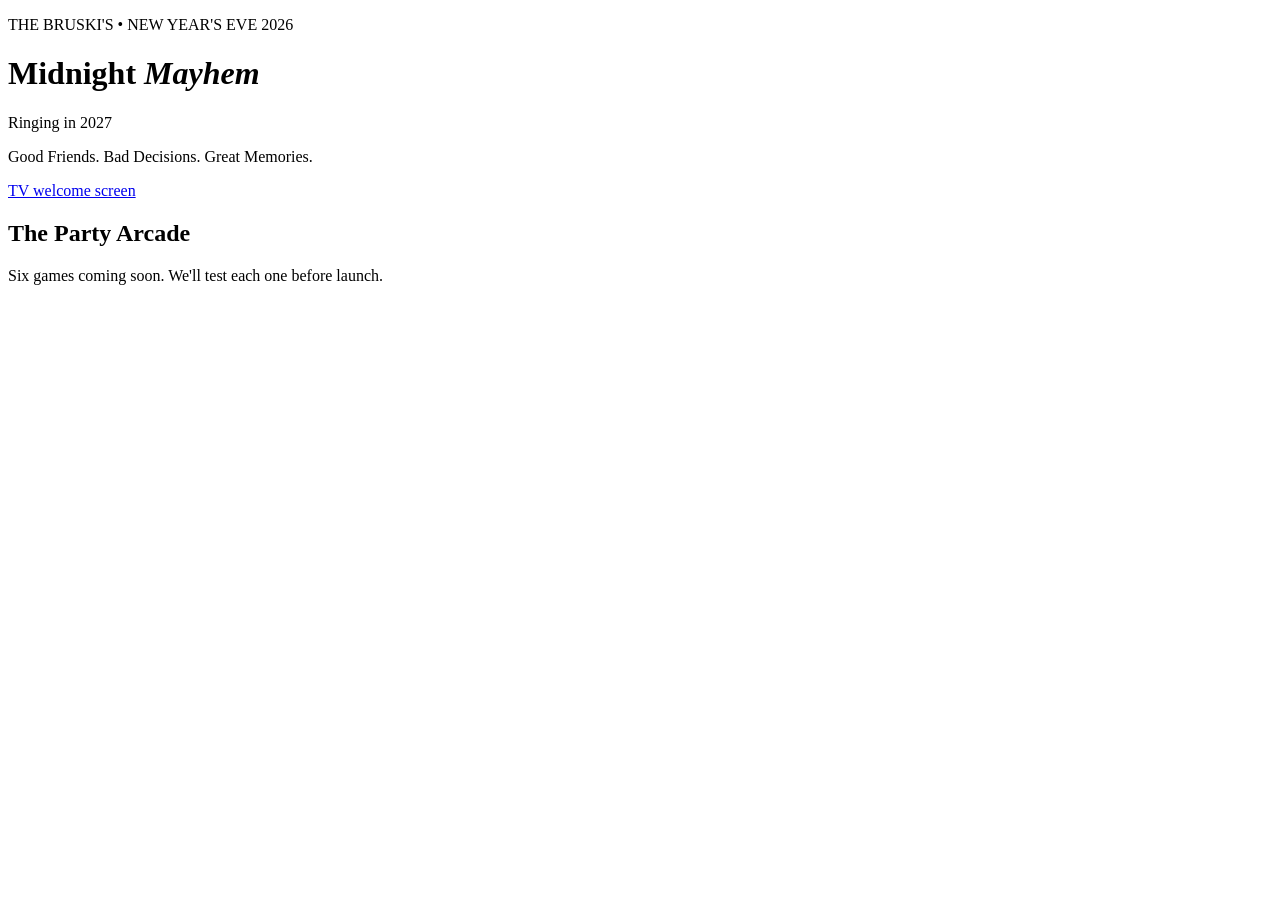
==== index.html @ 14369199 "Start Bruski's Midnight Mayhem website" ====
<!doctype html><html lang="en"><meta charset="utf-8"><meta name="viewport" content="width=device-width,initial-scale=1"><title>The Bruski's Midnight Mayhem</title><link rel="stylesheet" href="style.css"><header><p>THE BRUSKI'S • NEW YEAR'S EVE 2026</p><h1>Midnight <em>Mayhem</em></h1><p>Ringing in 2027</p><p>Good Friends. Bad Decisions. Great Memories.</p><a href="tv.html">TV welcome screen</a></header><main><h2>The Party Arcade</h2><p>Six games coming soon. We'll test each one before launch.</p><div id="games"></div></main><script src="site.js"></script></html>
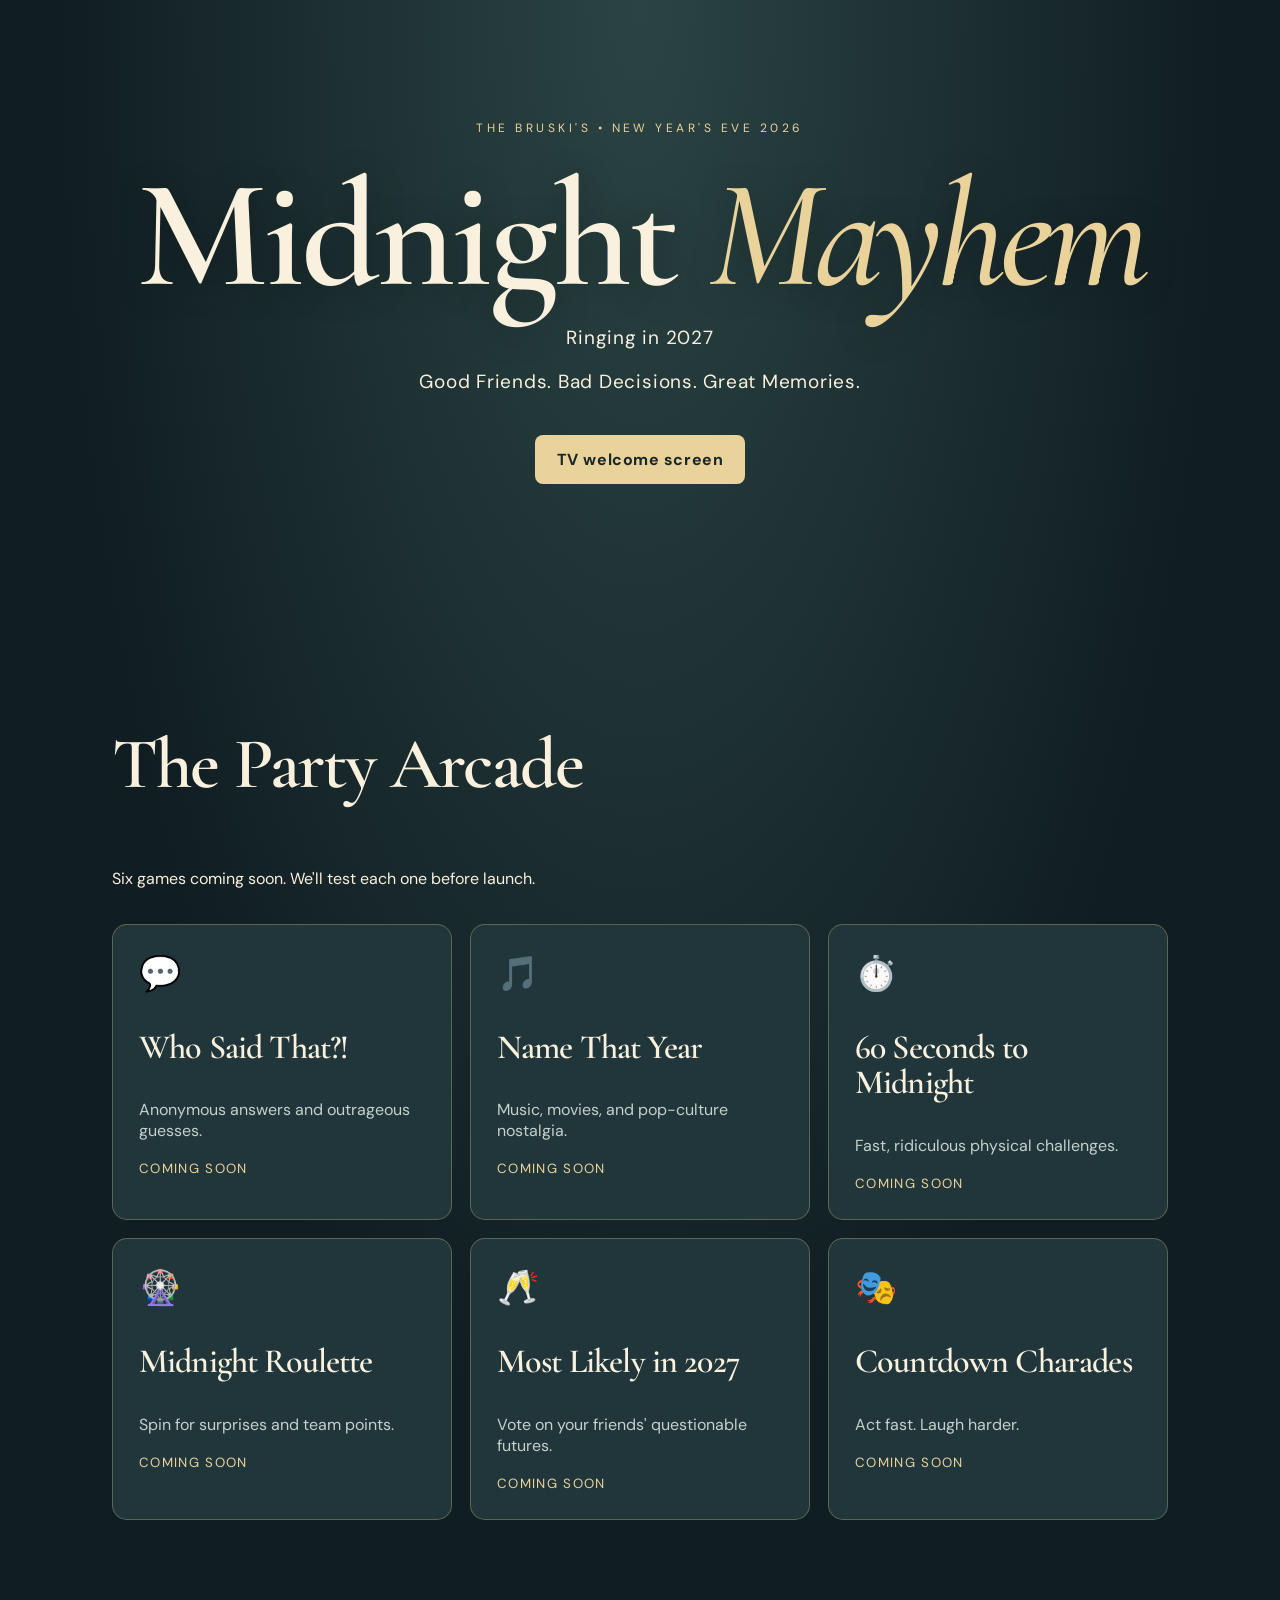
==== commit 307ae8b4: "Force browsers to load refreshed Midnight Mayhem typography" ====
--- a/index.html
+++ b/index.html
@@ -1 +1 @@
-<!doctype html><html lang="en"><meta charset="utf-8"><meta name="viewport" content="width=device-width,initial-scale=1"><title>The Bruski's Midnight Mayhem</title><link rel="stylesheet" href="style.css"><header><p>THE BRUSKI'S • NEW YEAR'S EVE 2026</p><h1>Midnight <em>Mayhem</em></h1><p>Ringing in 2027</p><p>Good Friends. Bad Decisions. Great Memories.</p><a href="tv.html">TV welcome screen</a></header><main><h2>The Party Arcade</h2><p>Six games coming soon. We'll test each one before launch.</p><div id="games"></div></main><script src="site.js"></script></html>+<!doctype html><html lang="en"><meta charset="utf-8"><meta name="viewport" content="width=device-width,initial-scale=1"><title>The Bruski's Midnight Mayhem</title><link rel="stylesheet" href="style.css?v=20261101-2"><header><p>THE BRUSKI'S • NEW YEAR'S EVE 2026</p><h1>Midnight <em>Mayhem</em></h1><p>Ringing in 2027</p><p>Good Friends. Bad Decisions. Great Memories.</p><a href="tv.html">TV welcome screen</a></header><main><h2>The Party Arcade</h2><p>Six games coming soon. We'll test each one before launch.</p><div id="games"></div></main><script src="site.js"></script></html>
--- a/style.css
+++ b/style.css
@@ -0,0 +1,10 @@
+@import url('https://fonts.googleapis.com/css2?family=Cormorant+Garamond:ital,wght@0,500;0,600;0,700;1,500;1,600;1,700&family=DM+Sans:wght@400;500;600;700&display=swap');:root{color-scheme:dark}*{box-sizing:border-box}body{margin:0;background:radial-gradient(ellipse at top,#2b4443,#101d22 65%);color:#f9f0de;font-family:'DM Sans',sans-serif}header{text-align:center;min-height:70vh;padding:12vh 20px 8vh}header p:first-child,.eyebrow{letter-spacing:.2em;font-size:13px;color:#ead29b}h1,h2,h3{font-family:'Playfair Display',Georgia,serif}h1{font-size:clamp(64px,10vw,130px);line-height:1.1;margin:30px 0 12px}h1 em{color:#ead29b}header p{font-size:19px}a{display:inline-block;color:#17262b;background:#ead29b;border-radius:8px;padding:14px 22px;font-weight:bold;text-decoration:none;margin-top:22px}main{max-width:1100px;margin:auto;padding:30px 22px 90px}h2{font-size:44px}#games{display:grid;grid-template-columns:repeat(3,1fr);gap:18px;margin-top:35px}.game{background:#20363a;border:1px solid #d9c48a55;border-radius:15px;padding:26px;min-height:230px}.game .emoji{font-size:34px}.game h3{font-size:27px}.game p{color:#c6d0cc}.game small{color:#ead29b;letter-spacing:.1em}.tv{display:flex;flex-direction:column;justify-content:center;align-items:center;min-height:100vh;text-align:center;padding:20px}.tv h1{margin:10px 0}.clock{display:flex;gap:14px;margin-top:35px}.clock div{border:1px solid #cdb67d66;border-radius:10px;padding:14px 20px}.clock strong{display:block;font-size:clamp(30px,5vw,64px);color:#ead29b}.clock span{font-size:11px;color:#bbc9c7;letter-spacing:.1em}@media(max-width:800px){#games{grid-template-columns:repeat(2,1fr)}}@media(max-width:550px){#games{grid-template-columns:1fr}.clock{gap:5px}.clock div{padding:8px}.clock strong{font-size:28px}}
+/* Midnight Mayhem — elegant champagne typography */
+h1,h2,h3{font-family:'Cormorant Garamond',Georgia,serif;letter-spacing:-.025em}
+h1{font-weight:600;font-size:clamp(78px,12vw,160px);line-height:.91;text-shadow:0 5px 35px #0004}
+h1 em{font-weight:500;letter-spacing:-.045em}
+h2{font-weight:600;font-size:clamp(44px,6vw,72px)}
+.game h3{font-weight:600;font-size:34px;line-height:1.05}
+header>p:first-child,.eyebrow{letter-spacing:.29em;font-size:12px}
+header>p:not(:first-child){letter-spacing:.04em}
+a{letter-spacing:.035em}
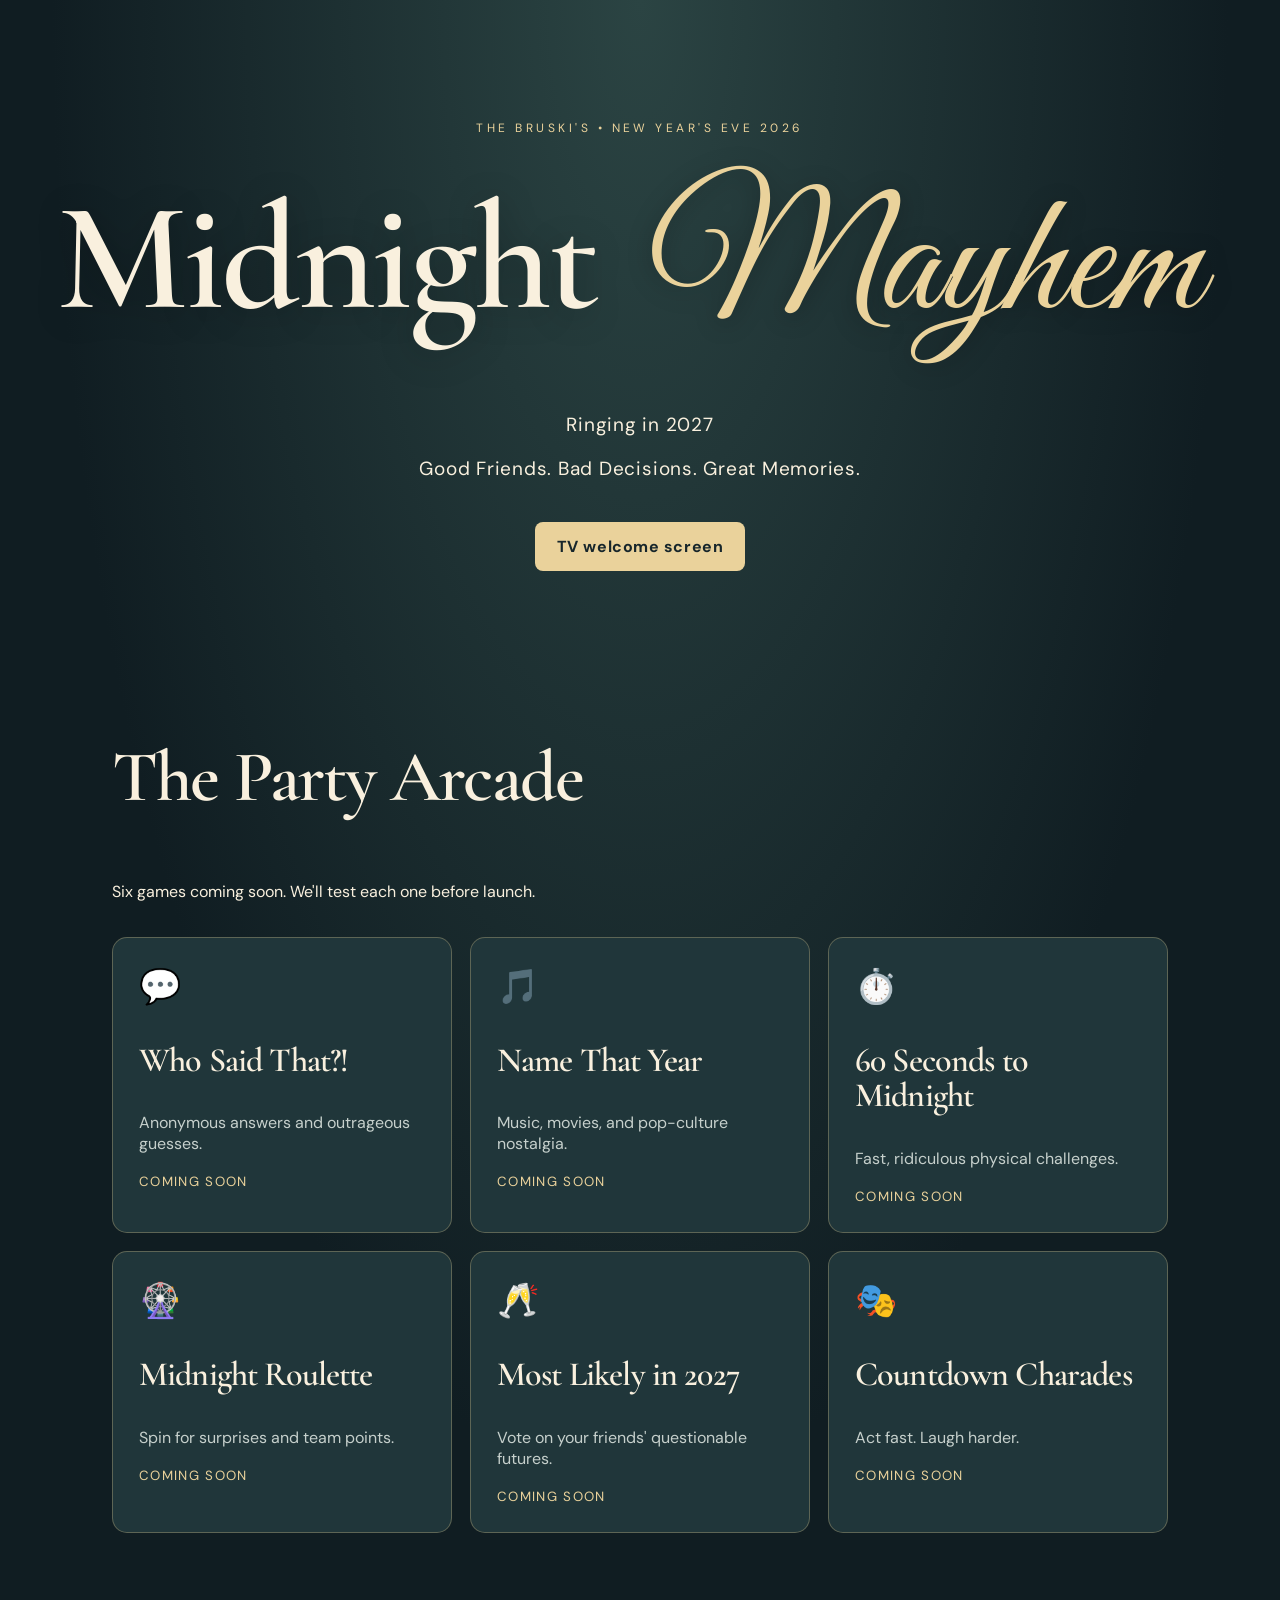
==== commit 6da61543: "Refresh flowing calligraphy on index.html" ====
--- a/index.html
+++ b/index.html
@@ -1 +1 @@
-<!doctype html><html lang="en"><meta charset="utf-8"><meta name="viewport" content="width=device-width,initial-scale=1"><title>The Bruski's Midnight Mayhem</title><link rel="stylesheet" href="style.css?v=20261101-2"><header><p>THE BRUSKI'S • NEW YEAR'S EVE 2026</p><h1>Midnight <em>Mayhem</em></h1><p>Ringing in 2027</p><p>Good Friends. Bad Decisions. Great Memories.</p><a href="tv.html">TV welcome screen</a></header><main><h2>The Party Arcade</h2><p>Six games coming soon. We'll test each one before launch.</p><div id="games"></div></main><script src="site.js"></script></html>+<!doctype html><html lang="en"><meta charset="utf-8"><meta name="viewport" content="width=device-width,initial-scale=1"><title>The Bruski's Midnight Mayhem</title><link rel="stylesheet" href="style.css?v=20261101-script"><header><p>THE BRUSKI'S • NEW YEAR'S EVE 2026</p><h1>Midnight <em>Mayhem</em></h1><p>Ringing in 2027</p><p>Good Friends. Bad Decisions. Great Memories.</p><a href="tv.html">TV welcome screen</a></header><main><h2>The Party Arcade</h2><p>Six games coming soon. We'll test each one before launch.</p><div id="games"></div></main><script src="site.js"></script></html>
--- a/style.css
+++ b/style.css
@@ -1,4 +1,4 @@
-@import url('https://fonts.googleapis.com/css2?family=Cormorant+Garamond:ital,wght@0,500;0,600;0,700;1,500;1,600;1,700&family=DM+Sans:wght@400;500;600;700&display=swap');:root{color-scheme:dark}*{box-sizing:border-box}body{margin:0;background:radial-gradient(ellipse at top,#2b4443,#101d22 65%);color:#f9f0de;font-family:'DM Sans',sans-serif}header{text-align:center;min-height:70vh;padding:12vh 20px 8vh}header p:first-child,.eyebrow{letter-spacing:.2em;font-size:13px;color:#ead29b}h1,h2,h3{font-family:'Playfair Display',Georgia,serif}h1{font-size:clamp(64px,10vw,130px);line-height:1.1;margin:30px 0 12px}h1 em{color:#ead29b}header p{font-size:19px}a{display:inline-block;color:#17262b;background:#ead29b;border-radius:8px;padding:14px 22px;font-weight:bold;text-decoration:none;margin-top:22px}main{max-width:1100px;margin:auto;padding:30px 22px 90px}h2{font-size:44px}#games{display:grid;grid-template-columns:repeat(3,1fr);gap:18px;margin-top:35px}.game{background:#20363a;border:1px solid #d9c48a55;border-radius:15px;padding:26px;min-height:230px}.game .emoji{font-size:34px}.game h3{font-size:27px}.game p{color:#c6d0cc}.game small{color:#ead29b;letter-spacing:.1em}.tv{display:flex;flex-direction:column;justify-content:center;align-items:center;min-height:100vh;text-align:center;padding:20px}.tv h1{margin:10px 0}.clock{display:flex;gap:14px;margin-top:35px}.clock div{border:1px solid #cdb67d66;border-radius:10px;padding:14px 20px}.clock strong{display:block;font-size:clamp(30px,5vw,64px);color:#ead29b}.clock span{font-size:11px;color:#bbc9c7;letter-spacing:.1em}@media(max-width:800px){#games{grid-template-columns:repeat(2,1fr)}}@media(max-width:550px){#games{grid-template-columns:1fr}.clock{gap:5px}.clock div{padding:8px}.clock strong{font-size:28px}}
+@import url('https://fonts.googleapis.com/css2?family=Great+Vibes&family=Cormorant+Garamond:ital,wght@0,500;0,600;0,700;1,500;1,600&family=DM+Sans:wght@400;500;600;700&display=swap');:root{color-scheme:dark}*{box-sizing:border-box}body{margin:0;background:radial-gradient(ellipse at top,#2b4443,#101d22 65%);color:#f9f0de;font-family:'DM Sans',sans-serif}header{text-align:center;min-height:70vh;padding:12vh 20px 8vh}header p:first-child,.eyebrow{letter-spacing:.2em;font-size:13px;color:#ead29b}h1,h2,h3{font-family:'Playfair Display',Georgia,serif}h1{font-size:clamp(64px,10vw,130px);line-height:1.1;margin:30px 0 12px}h1 em{color:#ead29b}header p{font-size:19px}a{display:inline-block;color:#17262b;background:#ead29b;border-radius:8px;padding:14px 22px;font-weight:bold;text-decoration:none;margin-top:22px}main{max-width:1100px;margin:auto;padding:30px 22px 90px}h2{font-size:44px}#games{display:grid;grid-template-columns:repeat(3,1fr);gap:18px;margin-top:35px}.game{background:#20363a;border:1px solid #d9c48a55;border-radius:15px;padding:26px;min-height:230px}.game .emoji{font-size:34px}.game h3{font-size:27px}.game p{color:#c6d0cc}.game small{color:#ead29b;letter-spacing:.1em}.tv{display:flex;flex-direction:column;justify-content:center;align-items:center;min-height:100vh;text-align:center;padding:20px}.tv h1{margin:10px 0}.clock{display:flex;gap:14px;margin-top:35px}.clock div{border:1px solid #cdb67d66;border-radius:10px;padding:14px 20px}.clock strong{display:block;font-size:clamp(30px,5vw,64px);color:#ead29b}.clock span{font-size:11px;color:#bbc9c7;letter-spacing:.1em}@media(max-width:800px){#games{grid-template-columns:repeat(2,1fr)}}@media(max-width:550px){#games{grid-template-columns:1fr}.clock{gap:5px}.clock div{padding:8px}.clock strong{font-size:28px}}
 /* Midnight Mayhem — elegant champagne typography */
 h1,h2,h3{font-family:'Cormorant Garamond',Georgia,serif;letter-spacing:-.025em}
 h1{font-weight:600;font-size:clamp(78px,12vw,160px);line-height:.91;text-shadow:0 5px 35px #0004}
@@ -8,3 +8,8 @@
 header>p:first-child,.eyebrow{letter-spacing:.29em;font-size:12px}
 header>p:not(:first-child){letter-spacing:.04em}
 a{letter-spacing:.035em}
+
+/* Flowing calligraphy for the signature party title */
+h1 em{font-family:'Great Vibes','Brush Script MT',cursive;font-style:normal;font-weight:400;letter-spacing:0;display:inline-block;color:#ead29b;font-size:1.12em;line-height:1.2;padding:0 .12em .12em;text-shadow:0 4px 25px #0004}
+header h1{line-height:1.06}
+@media(max-width:550px){h1 em{font-size:1.06em}header h1{font-size:clamp(66px,12vw,115px)}}
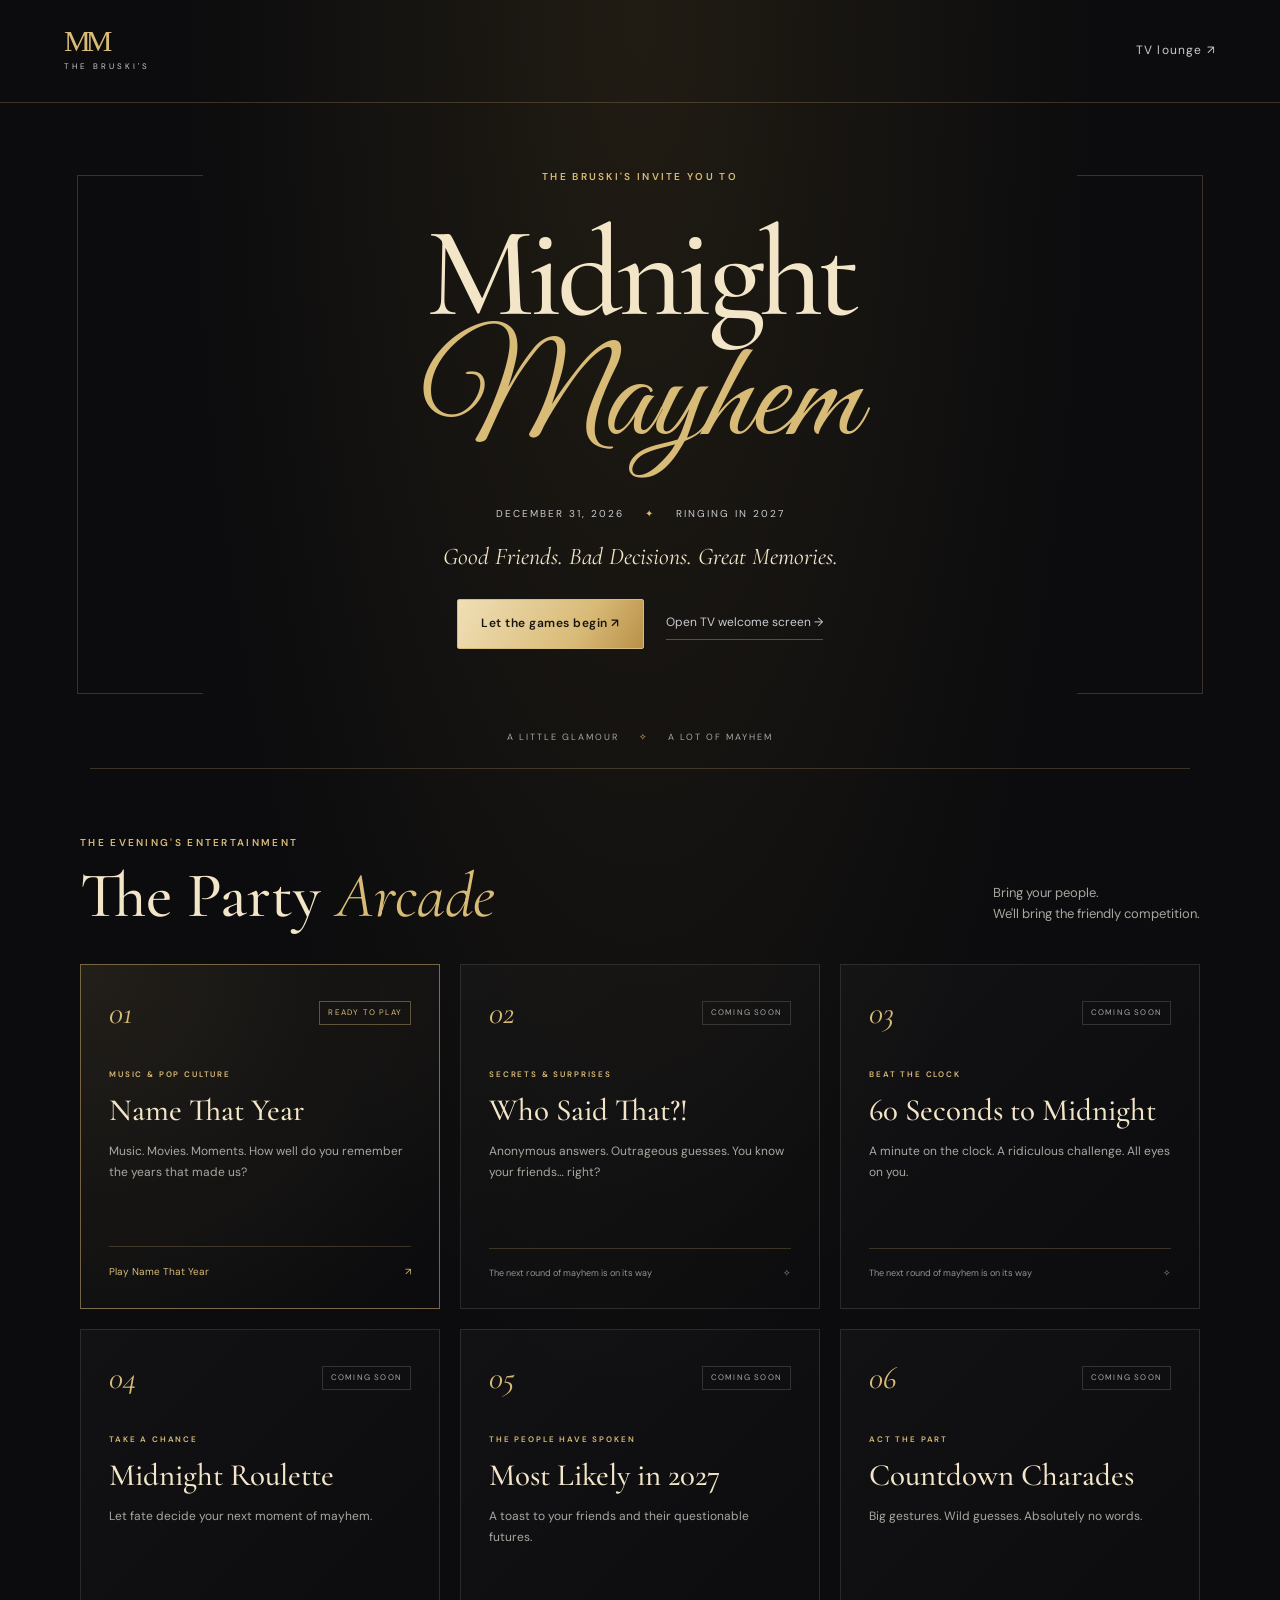
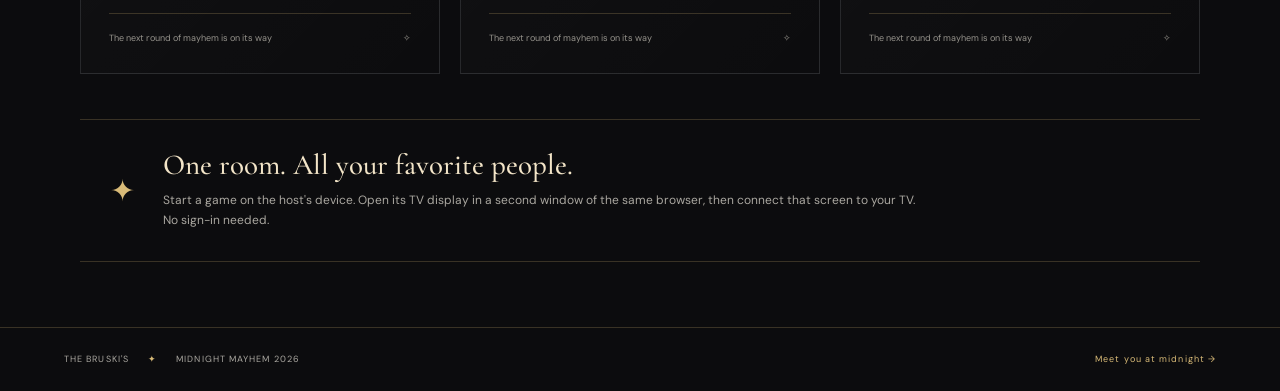
==== commit 2ee4ec29: "Redesign Midnight Mayhem and launch host-led Name That Year trivia" ====
--- a/index.html
+++ b/index.html
@@ -1 +1 @@
-<!doctype html><html lang="en"><meta charset="utf-8"><meta name="viewport" content="width=device-width,initial-scale=1"><title>The Bruski's Midnight Mayhem</title><link rel="stylesheet" href="style.css?v=20261101-script"><header><p>THE BRUSKI'S • NEW YEAR'S EVE 2026</p><h1>Midnight <em>Mayhem</em></h1><p>Ringing in 2027</p><p>Good Friends. Bad Decisions. Great Memories.</p><a href="tv.html">TV welcome screen</a></header><main><h2>The Party Arcade</h2><p>Six games coming soon. We'll test each one before launch.</p><div id="games"></div></main><script src="site.js"></script></html>+<!doctype html><html lang="en"><head><meta charset="utf-8"><meta name="viewport" content="width=device-width,initial-scale=1"><meta name="theme-color" content="#0c0c0e"><title>The Bruski's • Midnight Mayhem 2026</title><link rel="stylesheet" href="style.css?v=luxe1"></head><body><nav class="nav"><a class="monogram" href="index.html">MM<span>THE BRUSKI'S</span></a><a class="nav-link" href="tv.html">TV lounge ↗</a></nav><header class="hero"><p class="eyebrow">THE BRUSKI'S INVITE YOU TO</p><h1>Midnight<br><em>Mayhem</em></h1><p class="date">DECEMBER 31, 2026 <span>✦</span> RINGING IN 2027</p><p class="tagline">Good Friends. Bad Decisions. Great Memories.</p><div class="actions"><a class="button" href="game.html">Let the games begin ↗</a><a class="text-link" href="tv.html">Open TV welcome screen →</a></div><div class="hero-foot">A LITTLE GLAMOUR <span>✧</span> A LOT OF MAYHEM</div></header><main><section class="section-heading"><div><p class="eyebrow">THE EVENING'S ENTERTAINMENT</p><h2>The Party <em>Arcade</em></h2></div><p>Bring your people.<br>We'll bring the friendly competition.</p></section><div id="games" class="game-grid"></div><aside class="evening-note"><span>✦</span><div><h3>One room. All your favorite people.</h3><p>Start a game on the host's device. Open its TV display in a second window of the same browser, then connect that screen to your TV. No sign-in needed.</p></div></aside></main><footer>THE BRUSKI'S <span>✦</span> MIDNIGHT MAYHEM 2026 <a href="tv.html">Meet you at midnight →</a></footer><script src="site.js?v=luxe1"></script></body></html>
--- a/style.css
+++ b/style.css
@@ -1,15 +1,4 @@
-@import url('https://fonts.googleapis.com/css2?family=Great+Vibes&family=Cormorant+Garamond:ital,wght@0,500;0,600;0,700;1,500;1,600&family=DM+Sans:wght@400;500;600;700&display=swap');:root{color-scheme:dark}*{box-sizing:border-box}body{margin:0;background:radial-gradient(ellipse at top,#2b4443,#101d22 65%);color:#f9f0de;font-family:'DM Sans',sans-serif}header{text-align:center;min-height:70vh;padding:12vh 20px 8vh}header p:first-child,.eyebrow{letter-spacing:.2em;font-size:13px;color:#ead29b}h1,h2,h3{font-family:'Playfair Display',Georgia,serif}h1{font-size:clamp(64px,10vw,130px);line-height:1.1;margin:30px 0 12px}h1 em{color:#ead29b}header p{font-size:19px}a{display:inline-block;color:#17262b;background:#ead29b;border-radius:8px;padding:14px 22px;font-weight:bold;text-decoration:none;margin-top:22px}main{max-width:1100px;margin:auto;padding:30px 22px 90px}h2{font-size:44px}#games{display:grid;grid-template-columns:repeat(3,1fr);gap:18px;margin-top:35px}.game{background:#20363a;border:1px solid #d9c48a55;border-radius:15px;padding:26px;min-height:230px}.game .emoji{font-size:34px}.game h3{font-size:27px}.game p{color:#c6d0cc}.game small{color:#ead29b;letter-spacing:.1em}.tv{display:flex;flex-direction:column;justify-content:center;align-items:center;min-height:100vh;text-align:center;padding:20px}.tv h1{margin:10px 0}.clock{display:flex;gap:14px;margin-top:35px}.clock div{border:1px solid #cdb67d66;border-radius:10px;padding:14px 20px}.clock strong{display:block;font-size:clamp(30px,5vw,64px);color:#ead29b}.clock span{font-size:11px;color:#bbc9c7;letter-spacing:.1em}@media(max-width:800px){#games{grid-template-columns:repeat(2,1fr)}}@media(max-width:550px){#games{grid-template-columns:1fr}.clock{gap:5px}.clock div{padding:8px}.clock strong{font-size:28px}}
-/* Midnight Mayhem — elegant champagne typography */
-h1,h2,h3{font-family:'Cormorant Garamond',Georgia,serif;letter-spacing:-.025em}
-h1{font-weight:600;font-size:clamp(78px,12vw,160px);line-height:.91;text-shadow:0 5px 35px #0004}
-h1 em{font-weight:500;letter-spacing:-.045em}
-h2{font-weight:600;font-size:clamp(44px,6vw,72px)}
-.game h3{font-weight:600;font-size:34px;line-height:1.05}
-header>p:first-child,.eyebrow{letter-spacing:.29em;font-size:12px}
-header>p:not(:first-child){letter-spacing:.04em}
-a{letter-spacing:.035em}
-
-/* Flowing calligraphy for the signature party title */
-h1 em{font-family:'Great Vibes','Brush Script MT',cursive;font-style:normal;font-weight:400;letter-spacing:0;display:inline-block;color:#ead29b;font-size:1.12em;line-height:1.2;padding:0 .12em .12em;text-shadow:0 4px 25px #0004}
-header h1{line-height:1.06}
-@media(max-width:550px){h1 em{font-size:1.06em}header h1{font-size:clamp(66px,12vw,115px)}}
+@import url('https://fonts.googleapis.com/css2?family=Great+Vibes&family=Cormorant+Garamond:ital,wght@0,400;0,500;0,600;1,400;1,500&family=DM+Sans:wght@400;500;600;700&display=swap');
+:root{color-scheme:dark;--black:#0c0c0e;--gold:#d9bb78;--silver:#c8ccd2;--cream:#f3e5c8;--muted:#aaa7a0;--line:#d9bb7838}*{box-sizing:border-box}html{scroll-behavior:smooth}body{margin:0;background:var(--black);color:var(--cream);font:15px/1.65 'DM Sans',Arial,sans-serif;background-image:radial-gradient(ellipse at 50% 0,#b18c3920,transparent 50%)}a{color:inherit;text-decoration:none}button,input,textarea,select{font:inherit}button,a,select{touch-action:manipulation}button{cursor:pointer}button:disabled{opacity:.4;cursor:default}:focus-visible{outline:2px solid var(--cream);outline-offset:5px}h1,h2,h3,p{margin-top:0}h1,h2,h3{font-family:'Cormorant Garamond',Georgia,serif;font-weight:500;line-height:1.06}h2{font-size:clamp(40px,5vw,64px);margin-bottom:20px}h2 em{color:var(--gold);font-weight:400}h3{font-size:32px}p{color:var(--muted)}.nav{max-width:1320px;margin:auto;padding:26px 5%;display:flex;align-items:center;justify-content:space-between;border-bottom:1px solid var(--line)}.monogram{font:30px/1 Georgia,serif;color:var(--gold);letter-spacing:-5px}.monogram span{display:block;font:8px/2.5 'DM Sans',sans-serif;letter-spacing:3px;color:var(--silver)}.nav-link{font-size:12px;letter-spacing:.1em;color:var(--silver)}.eyebrow{font-size:10px;letter-spacing:.23em;font-weight:600;color:var(--gold);line-height:1.8}.hero{text-align:center;position:relative;padding:65px 20px 0;overflow:hidden}.hero:before,.hero:after{content:'';position:absolute;top:72px;bottom:75px;width:125px;border-top:1px solid var(--line);border-bottom:1px solid var(--line);pointer-events:none}.hero:before{left:6%;border-left:1px solid var(--line)}.hero:after{right:6%;border-right:1px solid var(--line)}h1{font-size:clamp(80px,10vw,140px);line-height:.83;margin:35px 0 28px;letter-spacing:-.045em}h1 em{font:400 1.07em/1.1 'Great Vibes','Brush Script MT',cursive;color:var(--gold);letter-spacing:0;display:inline-block;padding:0 .14em} .date{color:var(--silver);font-size:10px;letter-spacing:.2em}.date span,.hero-foot span,footer>span,.game-top span,.question-panel .eyebrow span{color:var(--gold);margin:0 16px}.tagline{font:italic 24px/1.4 'Cormorant Garamond',Georgia,serif;color:var(--cream);margin:18px 0 25px}.actions{display:flex;align-items:center;justify-content:center;gap:22px;flex-wrap:wrap}.button,.outline{display:inline-flex;align-items:center;justify-content:center;gap:20px;padding:14px 23px;border:1px solid var(--gold);font-size:12px;font-weight:600;letter-spacing:.04em;border-radius:2px}.button{color:#19150e;background:linear-gradient(120deg,#f0dfb6,#d9bb78 65%,#b99149)}.button:hover{filter:brightness(1.1)}.outline{background:transparent;color:var(--cream);border-color:var(--line)}.outline:hover{border-color:var(--gold)}.text-link{font-size:12px;color:var(--silver);border-bottom:1px solid #c8ccd255;padding:6px 0}.hero-foot{margin:58px auto 0;padding:23px 0;border-bottom:1px solid var(--line);max-width:1100px;color:var(--muted);font-size:9px;letter-spacing:.22em}main{max-width:1200px;margin:auto;padding:65px 40px}.section-heading{display:flex;justify-content:space-between;align-items:end;gap:25px;margin-bottom:35px}.section-heading h2{margin-bottom:0}.section-heading>p{font-size:13px;margin:0 0 5px}.game-grid{display:grid;grid-template-columns:repeat(3,1fr);gap:20px}.game-card{position:relative;padding:28px;background:linear-gradient(135deg,#ffffff06,transparent);border:1px solid #c8ccd225;display:flex;flex-direction:column;min-height:345px}.game-card.featured{border-color:#d9bb7880;background:radial-gradient(ellipse at 0 0,#d9bb781c,transparent 90%)}.card-top{display:flex;align-items:center;justify-content:space-between;margin-bottom:35px}.game-number{font:italic 32px 'Cormorant Garamond',Georgia,serif;color:var(--gold)}.badge{font-size:8px;letter-spacing:.15em;color:var(--muted);border:1px solid #c8ccd230;padding:4px 8px}.badge.ready{color:var(--gold);border-color:#d9bb7860}.game-card .eyebrow{font-size:8px;margin-bottom:12px}.game-card h3{margin-bottom:14px;color:var(--cream);font-size:31px}.game-card>p:not(.eyebrow){font-size:12px;line-height:1.8;margin-bottom:25px}.play-link,.card-bottom{margin-top:auto;border-top:1px solid var(--line);padding-top:17px;font-size:10px}.play-link{color:var(--gold);display:flex;justify-content:space-between}.card-bottom{color:#96938c;font-size:9px;display:flex;gap:10px;justify-content:space-between}.evening-note{border-top:1px solid var(--line);border-bottom:1px solid var(--line);padding:30px;display:flex;gap:28px;margin-top:45px;align-items:center}.evening-note>span{color:var(--gold);font-size:30px}.evening-note h3{font-size:29px;margin-bottom:10px}.evening-note p{font-size:12px;margin-bottom:0;max-width:760px}footer{padding:24px 5%;border-top:1px solid var(--line);font-size:9px;letter-spacing:.12em;color:var(--muted)}footer a{float:right;color:var(--gold)}.tv{min-height:100vh;display:flex;flex-direction:column;justify-content:center;align-items:center;text-align:center;padding:40px;max-width:none}.tv h1{font-size:clamp(70px,10vw,140px);margin:15px 0}.tv .tagline{margin:8px 0 30px}.clock{display:flex;gap:35px;border-top:1px solid var(--line);border-bottom:1px solid var(--line);padding:15px 35px}.clock strong{display:block;font:60px/1.1 'Cormorant Garamond',Georgia,serif;color:var(--gold);font-variant-numeric:tabular-nums}.clock span{font-size:8px;letter-spacing:.2em;color:var(--silver)}.subtle{font-size:11px;color:var(--muted);line-height:1.8}.tv>.subtle{margin:12px 0 20px}.game-app{padding-top:40px;max-width:1280px}.setup{display:grid;grid-template-columns:1fr 1fr;gap:70px;align-items:center}.game-title{font-size:clamp(65px,7vw,95px);line-height:1.05;margin:20px 0}.game-title em{display:block}.lead{font:28px/1.25 'Cormorant Garamond',Georgia,serif;color:var(--cream)}.rules{padding-left:20px;font-size:13px;color:var(--silver);line-height:2.1}.game-panel{border:1px solid var(--line);background:linear-gradient(135deg,#d9bb780a,#ffffff02);padding:35px}.game-panel h2{font-size:36px}.game-panel label{display:block;font-size:11px;color:var(--silver);margin-bottom:8px}textarea,select{width:100%;background:#121214;color:var(--cream);border:1px solid #c8ccd245;border-radius:2px;padding:12px}textarea{resize:vertical}.form-row{display:flex;gap:18px;margin-top:18px}.form-row>div{flex:1}#form-error{color:#f4b6a7;font-size:12px}.game-panel .button{width:100%}.game-top{display:flex;align-items:center;justify-content:space-between;gap:15px;margin-bottom:20px}.game-top p{margin:0}.center{text-align:center}.question-panel{min-height:350px;display:flex;flex-direction:column;justify-content:center;align-items:center}.question{font-size:clamp(30px,4vw,52px);max-width:950px;margin:22px 0}.timer{font:65px/1.2 'Cormorant Garamond',Georgia,serif;color:var(--silver);font-variant-numeric:tabular-nums}.answer-year{font:90px/1.2 'Cormorant Garamond',Georgia,serif;color:var(--gold)}.scoreboard{display:flex;justify-content:center;flex-wrap:wrap;gap:12px;margin:22px 0}.score{flex:1;min-width:120px;max-width:260px;text-align:center;border:1px solid #c8ccd230;padding:12px;overflow-wrap:anywhere}.score span{display:block;font-size:12px;color:var(--silver)}.score strong{display:block;font:38px/1.1 'Cormorant Garamond',Georgia,serif;color:var(--gold)}.host-controls{text-align:center;padding:20px 0}.host-controls p{font-size:12px}.award-buttons{display:flex;flex-wrap:wrap;justify-content:center;gap:10px;margin-bottom:20px}.selected{background:#d9bb7825;border-color:var(--gold)}.text-button{display:block;margin:20px auto 0;border:0;background:none;color:var(--muted);text-decoration:underline;font-size:11px}.winner{font-size:clamp(40px,6vw,85px);line-height:1.15;color:var(--gold);overflow-wrap:anywhere;margin:20px 0}.display-mode .nav{display:none}.display-mode .game-app{max-width:1600px;padding:30px 4%}.display-mode .question-panel{min-height:55vh}.display-mode .question{font-size:clamp(36px,4.5vw,80px);max-width:1250px}.display-mode .score strong{font-size:48px}.display-mode .timer{font-size:90px}
+@media(min-width:1700px){.tv h1{font-size:190px}.clock strong{font-size:80px}}@media(max-width:900px){.game-grid{grid-template-columns:repeat(2,1fr)}.hero:before,.hero:after{width:45px}.setup{gap:30px}.game-panel{padding:24px}.game-title{font-size:70px}}@media(max-width:600px){.nav{padding:18px 6%}.hero{padding-top:45px}.hero:before,.hero:after{display:none}h1{font-size:88px}.date{font-size:8px;letter-spacing:.12em}.date span{margin:0 7px}.tagline{font-size:21px}.hero-foot{font-size:7px;letter-spacing:.13em;margin-top:40px}.hero-foot span{margin:0 10px}main{padding:40px 22px}.section-heading{display:block}.section-heading>p{margin-top:18px}.game-grid{grid-template-columns:1fr}.game-card{min-height:300px}.card-top{margin-bottom:22px}.evening-note{padding:25px 0;gap:18px}.evening-note h3{font-size:25px}footer{line-height:2.2}footer a{float:none;display:block}.setup{grid-template-columns:1fr;gap:20px}.game-title{font-size:75px}.game-app{padding:28px 18px}.game-top{align-items:start;flex-direction:column}.game-top .eyebrow{font-size:9px}.question-panel{min-height:330px;padding:22px 16px}.question{font-size:32px}.score{min-width:100px}.tv{padding:28px 18px}.tv h1{font-size:90px}.clock{gap:18px;padding:16px}.clock strong{font-size:42px}.clock span{font-size:7px}.nav .actions{gap:12px}.nav .outline{padding:8px;font-size:10px}.display-mode .question{font-size:34px}}
+@media(prefers-reduced-motion:reduce){html{scroll-behavior:auto}}
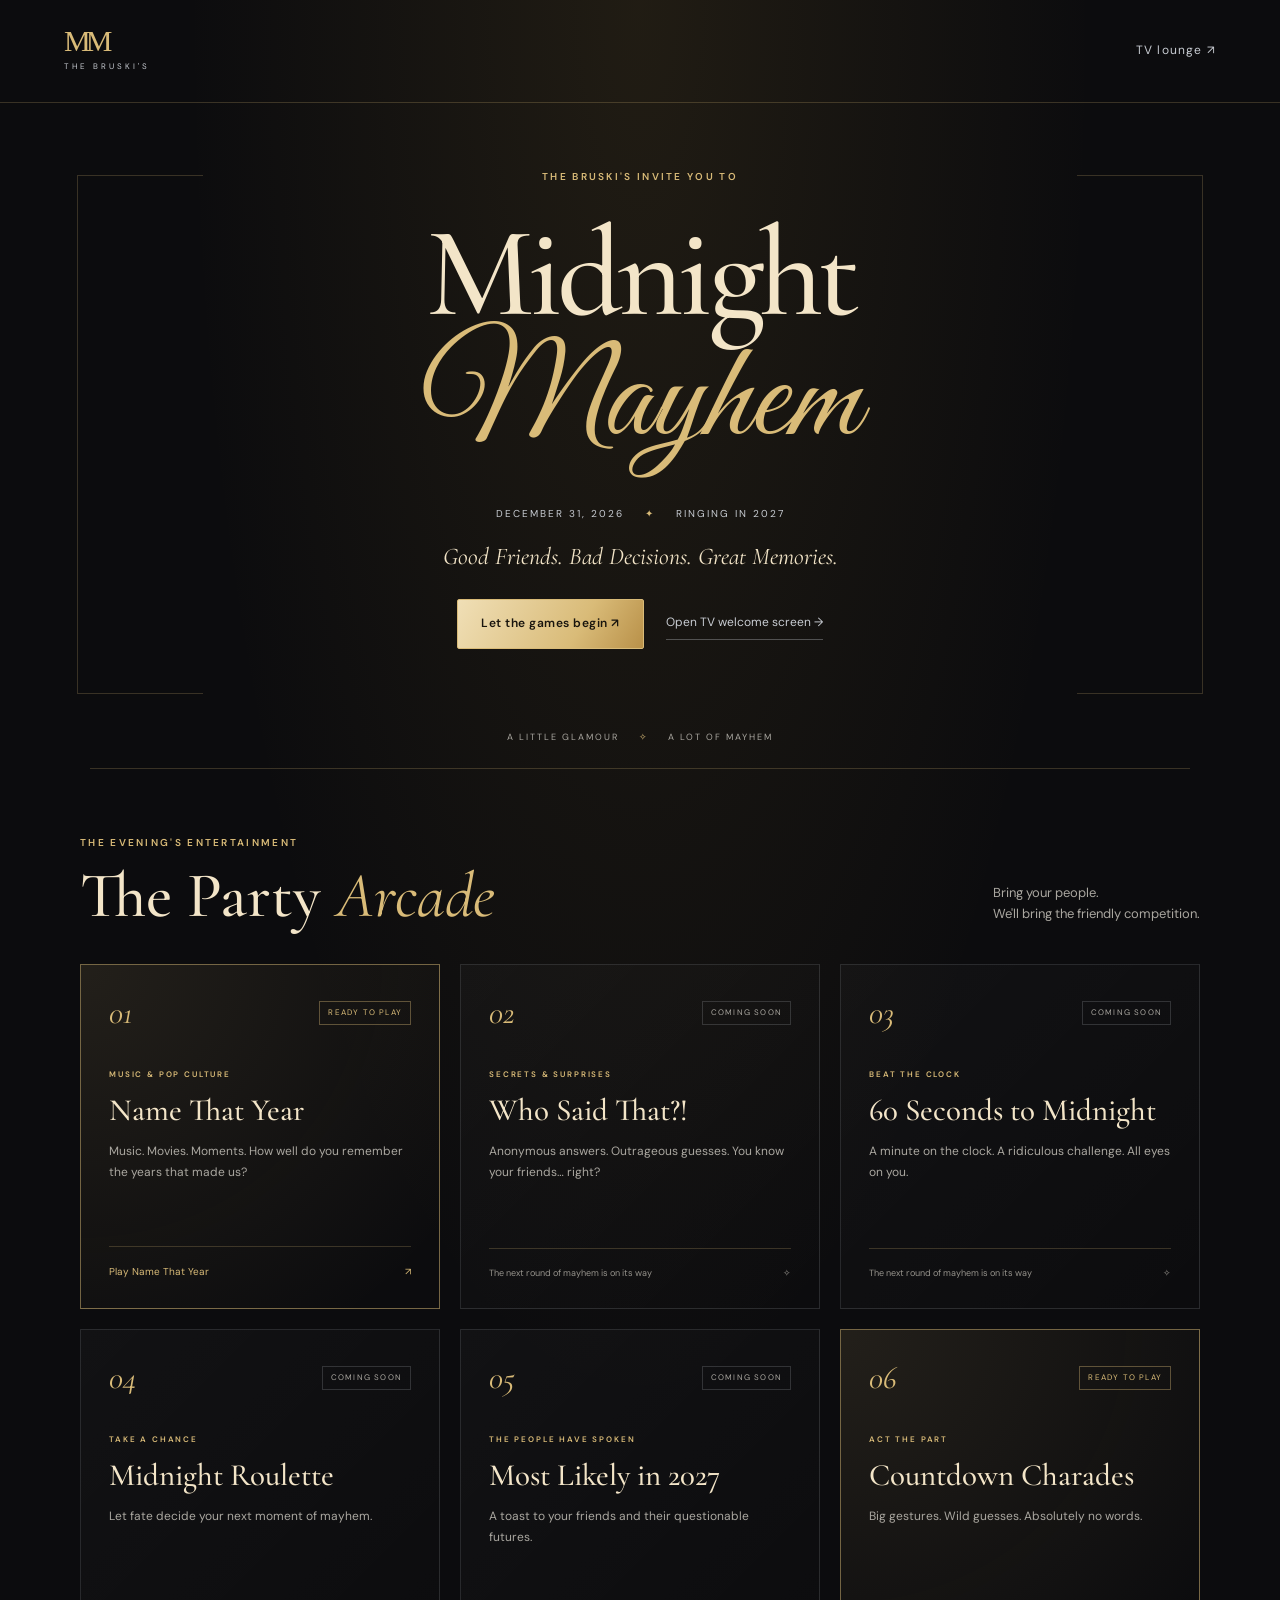
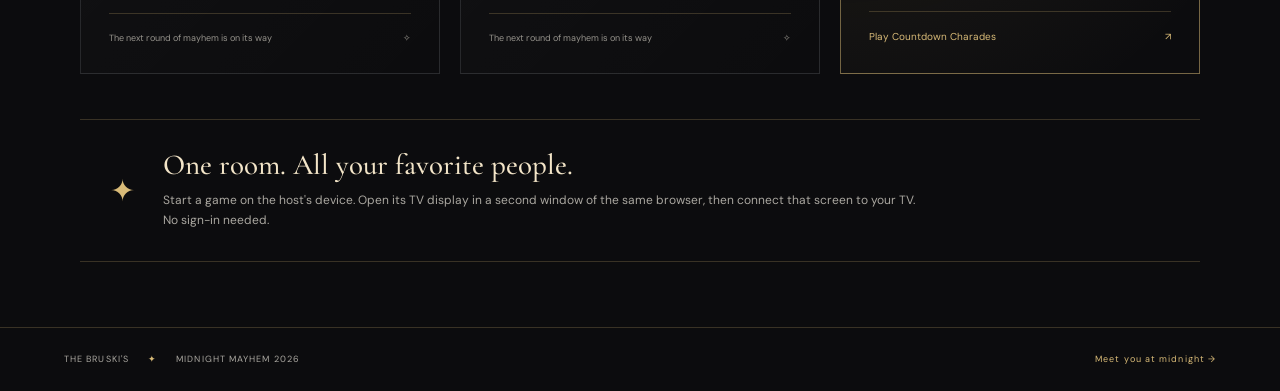
==== commit b02b662d: "Launch Countdown Charades with private prompts, timed team turns and TV display" ====
--- a/index.html
+++ b/index.html
@@ -1 +1 @@
-<!doctype html><html lang="en"><head><meta charset="utf-8"><meta name="viewport" content="width=device-width,initial-scale=1"><meta name="theme-color" content="#0c0c0e"><title>The Bruski's • Midnight Mayhem 2026</title><link rel="stylesheet" href="style.css?v=luxe1"></head><body><nav class="nav"><a class="monogram" href="index.html">MM<span>THE BRUSKI'S</span></a><a class="nav-link" href="tv.html">TV lounge ↗</a></nav><header class="hero"><p class="eyebrow">THE BRUSKI'S INVITE YOU TO</p><h1>Midnight<br><em>Mayhem</em></h1><p class="date">DECEMBER 31, 2026 <span>✦</span> RINGING IN 2027</p><p class="tagline">Good Friends. Bad Decisions. Great Memories.</p><div class="actions"><a class="button" href="game.html">Let the games begin ↗</a><a class="text-link" href="tv.html">Open TV welcome screen →</a></div><div class="hero-foot">A LITTLE GLAMOUR <span>✧</span> A LOT OF MAYHEM</div></header><main><section class="section-heading"><div><p class="eyebrow">THE EVENING'S ENTERTAINMENT</p><h2>The Party <em>Arcade</em></h2></div><p>Bring your people.<br>We'll bring the friendly competition.</p></section><div id="games" class="game-grid"></div><aside class="evening-note"><span>✦</span><div><h3>One room. All your favorite people.</h3><p>Start a game on the host's device. Open its TV display in a second window of the same browser, then connect that screen to your TV. No sign-in needed.</p></div></aside></main><footer>THE BRUSKI'S <span>✦</span> MIDNIGHT MAYHEM 2026 <a href="tv.html">Meet you at midnight →</a></footer><script src="site.js?v=luxe1"></script></body></html>
+<!doctype html><html lang="en"><head><meta charset="utf-8"><meta name="viewport" content="width=device-width,initial-scale=1"><meta name="theme-color" content="#0c0c0e"><title>The Bruski's • Midnight Mayhem 2026</title><link rel="stylesheet" href="style.css?v=charades1"></head><body><nav class="nav"><a class="monogram" href="index.html">MM<span>THE BRUSKI'S</span></a><a class="nav-link" href="tv.html">TV lounge ↗</a></nav><header class="hero"><p class="eyebrow">THE BRUSKI'S INVITE YOU TO</p><h1>Midnight<br><em>Mayhem</em></h1><p class="date">DECEMBER 31, 2026 <span>✦</span> RINGING IN 2027</p><p class="tagline">Good Friends. Bad Decisions. Great Memories.</p><div class="actions"><a class="button" href="game.html">Let the games begin ↗</a><a class="text-link" href="tv.html">Open TV welcome screen →</a></div><div class="hero-foot">A LITTLE GLAMOUR <span>✧</span> A LOT OF MAYHEM</div></header><main><section class="section-heading"><div><p class="eyebrow">THE EVENING'S ENTERTAINMENT</p><h2>The Party <em>Arcade</em></h2></div><p>Bring your people.<br>We'll bring the friendly competition.</p></section><div id="games" class="game-grid"></div><aside class="evening-note"><span>✦</span><div><h3>One room. All your favorite people.</h3><p>Start a game on the host's device. Open its TV display in a second window of the same browser, then connect that screen to your TV. No sign-in needed.</p></div></aside></main><footer>THE BRUSKI'S <span>✦</span> MIDNIGHT MAYHEM 2026 <a href="tv.html">Meet you at midnight →</a></footer><script src="site.js?v=charades1"></script></body></html>
--- a/style.css
+++ b/style.css
@@ -2,3 +2,4 @@
 :root{color-scheme:dark;--black:#0c0c0e;--gold:#d9bb78;--silver:#c8ccd2;--cream:#f3e5c8;--muted:#aaa7a0;--line:#d9bb7838}*{box-sizing:border-box}html{scroll-behavior:smooth}body{margin:0;background:var(--black);color:var(--cream);font:15px/1.65 'DM Sans',Arial,sans-serif;background-image:radial-gradient(ellipse at 50% 0,#b18c3920,transparent 50%)}a{color:inherit;text-decoration:none}button,input,textarea,select{font:inherit}button,a,select{touch-action:manipulation}button{cursor:pointer}button:disabled{opacity:.4;cursor:default}:focus-visible{outline:2px solid var(--cream);outline-offset:5px}h1,h2,h3,p{margin-top:0}h1,h2,h3{font-family:'Cormorant Garamond',Georgia,serif;font-weight:500;line-height:1.06}h2{font-size:clamp(40px,5vw,64px);margin-bottom:20px}h2 em{color:var(--gold);font-weight:400}h3{font-size:32px}p{color:var(--muted)}.nav{max-width:1320px;margin:auto;padding:26px 5%;display:flex;align-items:center;justify-content:space-between;border-bottom:1px solid var(--line)}.monogram{font:30px/1 Georgia,serif;color:var(--gold);letter-spacing:-5px}.monogram span{display:block;font:8px/2.5 'DM Sans',sans-serif;letter-spacing:3px;color:var(--silver)}.nav-link{font-size:12px;letter-spacing:.1em;color:var(--silver)}.eyebrow{font-size:10px;letter-spacing:.23em;font-weight:600;color:var(--gold);line-height:1.8}.hero{text-align:center;position:relative;padding:65px 20px 0;overflow:hidden}.hero:before,.hero:after{content:'';position:absolute;top:72px;bottom:75px;width:125px;border-top:1px solid var(--line);border-bottom:1px solid var(--line);pointer-events:none}.hero:before{left:6%;border-left:1px solid var(--line)}.hero:after{right:6%;border-right:1px solid var(--line)}h1{font-size:clamp(80px,10vw,140px);line-height:.83;margin:35px 0 28px;letter-spacing:-.045em}h1 em{font:400 1.07em/1.1 'Great Vibes','Brush Script MT',cursive;color:var(--gold);letter-spacing:0;display:inline-block;padding:0 .14em} .date{color:var(--silver);font-size:10px;letter-spacing:.2em}.date span,.hero-foot span,footer>span,.game-top span,.question-panel .eyebrow span{color:var(--gold);margin:0 16px}.tagline{font:italic 24px/1.4 'Cormorant Garamond',Georgia,serif;color:var(--cream);margin:18px 0 25px}.actions{display:flex;align-items:center;justify-content:center;gap:22px;flex-wrap:wrap}.button,.outline{display:inline-flex;align-items:center;justify-content:center;gap:20px;padding:14px 23px;border:1px solid var(--gold);font-size:12px;font-weight:600;letter-spacing:.04em;border-radius:2px}.button{color:#19150e;background:linear-gradient(120deg,#f0dfb6,#d9bb78 65%,#b99149)}.button:hover{filter:brightness(1.1)}.outline{background:transparent;color:var(--cream);border-color:var(--line)}.outline:hover{border-color:var(--gold)}.text-link{font-size:12px;color:var(--silver);border-bottom:1px solid #c8ccd255;padding:6px 0}.hero-foot{margin:58px auto 0;padding:23px 0;border-bottom:1px solid var(--line);max-width:1100px;color:var(--muted);font-size:9px;letter-spacing:.22em}main{max-width:1200px;margin:auto;padding:65px 40px}.section-heading{display:flex;justify-content:space-between;align-items:end;gap:25px;margin-bottom:35px}.section-heading h2{margin-bottom:0}.section-heading>p{font-size:13px;margin:0 0 5px}.game-grid{display:grid;grid-template-columns:repeat(3,1fr);gap:20px}.game-card{position:relative;padding:28px;background:linear-gradient(135deg,#ffffff06,transparent);border:1px solid #c8ccd225;display:flex;flex-direction:column;min-height:345px}.game-card.featured{border-color:#d9bb7880;background:radial-gradient(ellipse at 0 0,#d9bb781c,transparent 90%)}.card-top{display:flex;align-items:center;justify-content:space-between;margin-bottom:35px}.game-number{font:italic 32px 'Cormorant Garamond',Georgia,serif;color:var(--gold)}.badge{font-size:8px;letter-spacing:.15em;color:var(--muted);border:1px solid #c8ccd230;padding:4px 8px}.badge.ready{color:var(--gold);border-color:#d9bb7860}.game-card .eyebrow{font-size:8px;margin-bottom:12px}.game-card h3{margin-bottom:14px;color:var(--cream);font-size:31px}.game-card>p:not(.eyebrow){font-size:12px;line-height:1.8;margin-bottom:25px}.play-link,.card-bottom{margin-top:auto;border-top:1px solid var(--line);padding-top:17px;font-size:10px}.play-link{color:var(--gold);display:flex;justify-content:space-between}.card-bottom{color:#96938c;font-size:9px;display:flex;gap:10px;justify-content:space-between}.evening-note{border-top:1px solid var(--line);border-bottom:1px solid var(--line);padding:30px;display:flex;gap:28px;margin-top:45px;align-items:center}.evening-note>span{color:var(--gold);font-size:30px}.evening-note h3{font-size:29px;margin-bottom:10px}.evening-note p{font-size:12px;margin-bottom:0;max-width:760px}footer{padding:24px 5%;border-top:1px solid var(--line);font-size:9px;letter-spacing:.12em;color:var(--muted)}footer a{float:right;color:var(--gold)}.tv{min-height:100vh;display:flex;flex-direction:column;justify-content:center;align-items:center;text-align:center;padding:40px;max-width:none}.tv h1{font-size:clamp(70px,10vw,140px);margin:15px 0}.tv .tagline{margin:8px 0 30px}.clock{display:flex;gap:35px;border-top:1px solid var(--line);border-bottom:1px solid var(--line);padding:15px 35px}.clock strong{display:block;font:60px/1.1 'Cormorant Garamond',Georgia,serif;color:var(--gold);font-variant-numeric:tabular-nums}.clock span{font-size:8px;letter-spacing:.2em;color:var(--silver)}.subtle{font-size:11px;color:var(--muted);line-height:1.8}.tv>.subtle{margin:12px 0 20px}.game-app{padding-top:40px;max-width:1280px}.setup{display:grid;grid-template-columns:1fr 1fr;gap:70px;align-items:center}.game-title{font-size:clamp(65px,7vw,95px);line-height:1.05;margin:20px 0}.game-title em{display:block}.lead{font:28px/1.25 'Cormorant Garamond',Georgia,serif;color:var(--cream)}.rules{padding-left:20px;font-size:13px;color:var(--silver);line-height:2.1}.game-panel{border:1px solid var(--line);background:linear-gradient(135deg,#d9bb780a,#ffffff02);padding:35px}.game-panel h2{font-size:36px}.game-panel label{display:block;font-size:11px;color:var(--silver);margin-bottom:8px}textarea,select{width:100%;background:#121214;color:var(--cream);border:1px solid #c8ccd245;border-radius:2px;padding:12px}textarea{resize:vertical}.form-row{display:flex;gap:18px;margin-top:18px}.form-row>div{flex:1}#form-error{color:#f4b6a7;font-size:12px}.game-panel .button{width:100%}.game-top{display:flex;align-items:center;justify-content:space-between;gap:15px;margin-bottom:20px}.game-top p{margin:0}.center{text-align:center}.question-panel{min-height:350px;display:flex;flex-direction:column;justify-content:center;align-items:center}.question{font-size:clamp(30px,4vw,52px);max-width:950px;margin:22px 0}.timer{font:65px/1.2 'Cormorant Garamond',Georgia,serif;color:var(--silver);font-variant-numeric:tabular-nums}.answer-year{font:90px/1.2 'Cormorant Garamond',Georgia,serif;color:var(--gold)}.scoreboard{display:flex;justify-content:center;flex-wrap:wrap;gap:12px;margin:22px 0}.score{flex:1;min-width:120px;max-width:260px;text-align:center;border:1px solid #c8ccd230;padding:12px;overflow-wrap:anywhere}.score span{display:block;font-size:12px;color:var(--silver)}.score strong{display:block;font:38px/1.1 'Cormorant Garamond',Georgia,serif;color:var(--gold)}.host-controls{text-align:center;padding:20px 0}.host-controls p{font-size:12px}.award-buttons{display:flex;flex-wrap:wrap;justify-content:center;gap:10px;margin-bottom:20px}.selected{background:#d9bb7825;border-color:var(--gold)}.text-button{display:block;margin:20px auto 0;border:0;background:none;color:var(--muted);text-decoration:underline;font-size:11px}.winner{font-size:clamp(40px,6vw,85px);line-height:1.15;color:var(--gold);overflow-wrap:anywhere;margin:20px 0}.display-mode .nav{display:none}.display-mode .game-app{max-width:1600px;padding:30px 4%}.display-mode .question-panel{min-height:55vh}.display-mode .question{font-size:clamp(36px,4.5vw,80px);max-width:1250px}.display-mode .score strong{font-size:48px}.display-mode .timer{font-size:90px}
 @media(min-width:1700px){.tv h1{font-size:190px}.clock strong{font-size:80px}}@media(max-width:900px){.game-grid{grid-template-columns:repeat(2,1fr)}.hero:before,.hero:after{width:45px}.setup{gap:30px}.game-panel{padding:24px}.game-title{font-size:70px}}@media(max-width:600px){.nav{padding:18px 6%}.hero{padding-top:45px}.hero:before,.hero:after{display:none}h1{font-size:88px}.date{font-size:8px;letter-spacing:.12em}.date span{margin:0 7px}.tagline{font-size:21px}.hero-foot{font-size:7px;letter-spacing:.13em;margin-top:40px}.hero-foot span{margin:0 10px}main{padding:40px 22px}.section-heading{display:block}.section-heading>p{margin-top:18px}.game-grid{grid-template-columns:1fr}.game-card{min-height:300px}.card-top{margin-bottom:22px}.evening-note{padding:25px 0;gap:18px}.evening-note h3{font-size:25px}footer{line-height:2.2}footer a{float:none;display:block}.setup{grid-template-columns:1fr;gap:20px}.game-title{font-size:75px}.game-app{padding:28px 18px}.game-top{align-items:start;flex-direction:column}.game-top .eyebrow{font-size:9px}.question-panel{min-height:330px;padding:22px 16px}.question{font-size:32px}.score{min-width:100px}.tv{padding:28px 18px}.tv h1{font-size:90px}.clock{gap:18px;padding:16px}.clock strong{font-size:42px}.clock span{font-size:7px}.nav .actions{gap:12px}.nav .outline{padding:8px;font-size:10px}.display-mode .question{font-size:34px}}
 @media(prefers-reduced-motion:reduce){html{scroll-behavior:auto}}
+.secondary-actions{margin-top:15px}
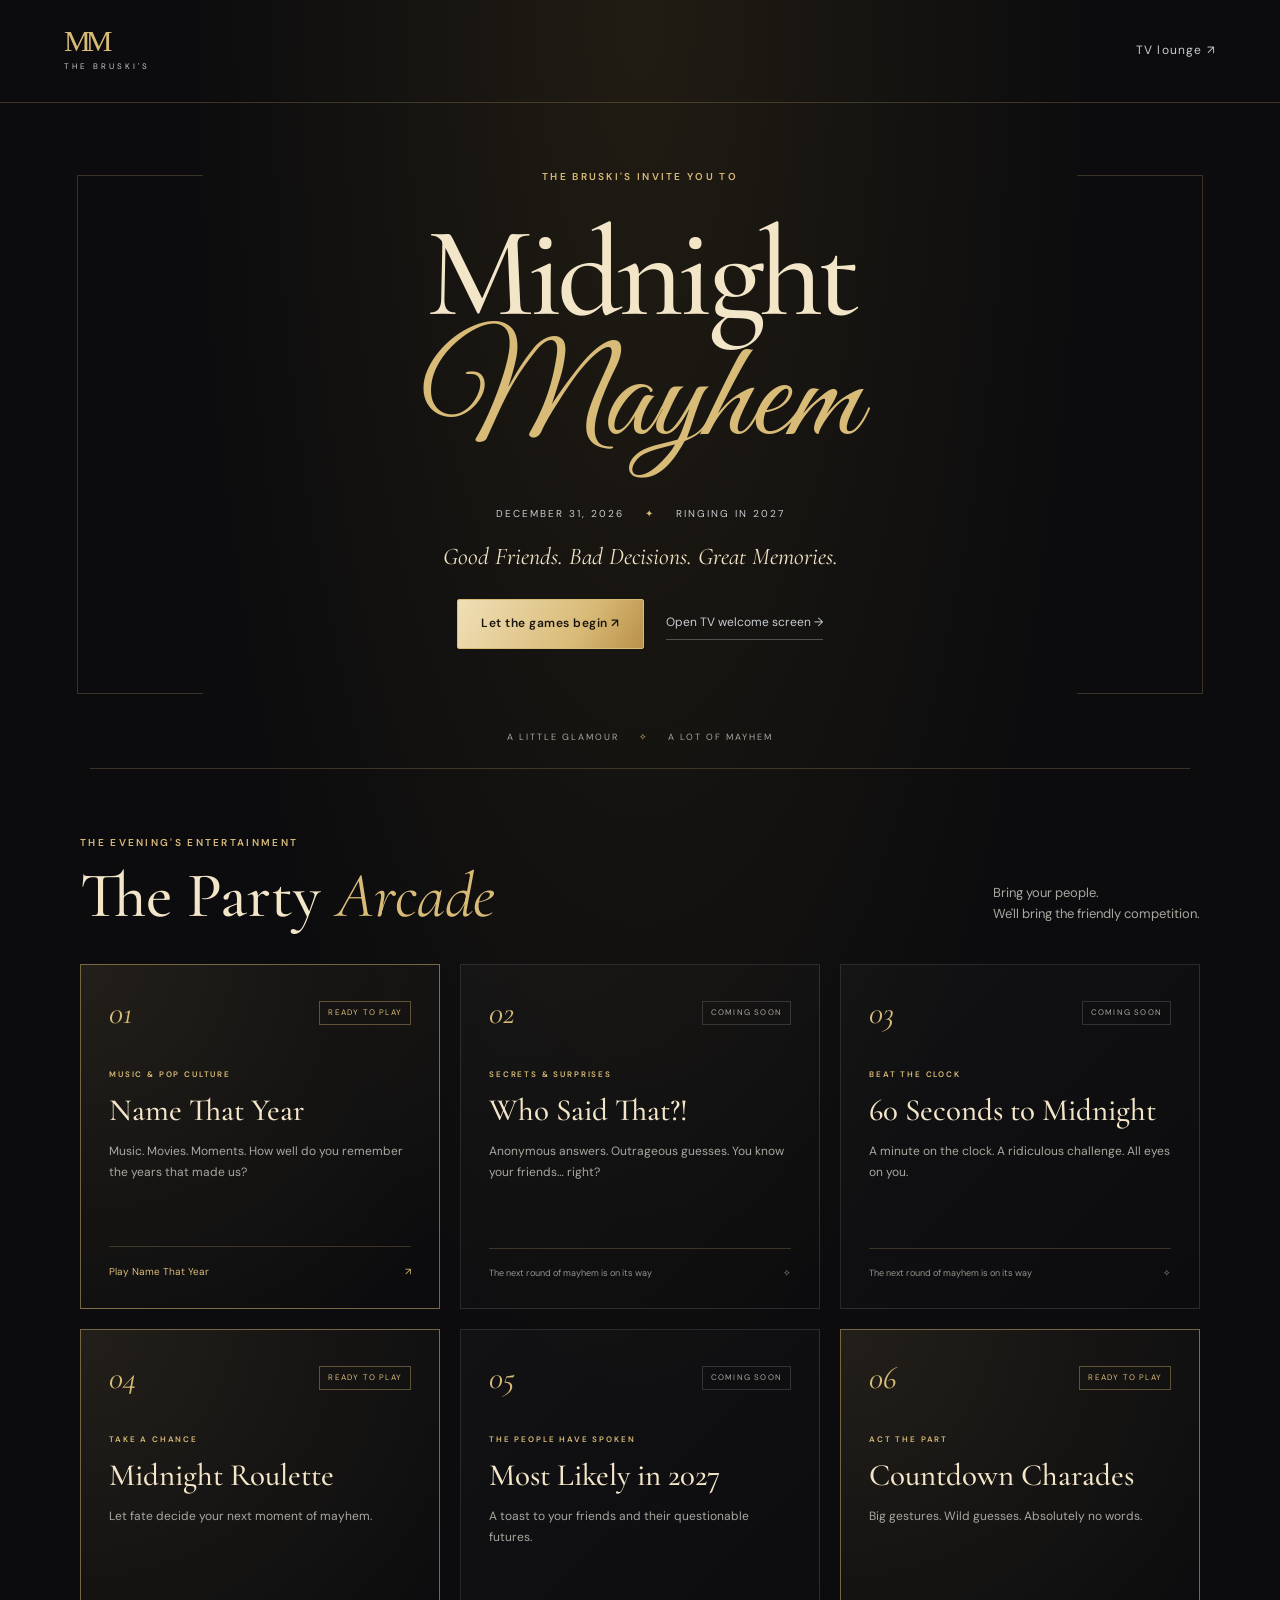
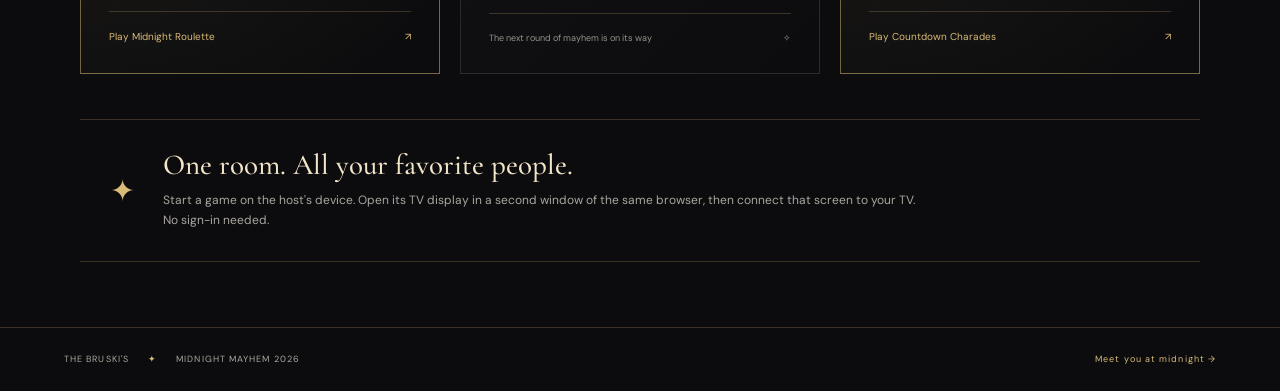
==== commit e53bd383: "Launch Midnight Roulette with spinning wheel, team challenges and TV display" ====
--- a/index.html
+++ b/index.html
@@ -1 +1 @@
-<!doctype html><html lang="en"><head><meta charset="utf-8"><meta name="viewport" content="width=device-width,initial-scale=1"><meta name="theme-color" content="#0c0c0e"><title>The Bruski's • Midnight Mayhem 2026</title><link rel="stylesheet" href="style.css?v=charades1"></head><body><nav class="nav"><a class="monogram" href="index.html">MM<span>THE BRUSKI'S</span></a><a class="nav-link" href="tv.html">TV lounge ↗</a></nav><header class="hero"><p class="eyebrow">THE BRUSKI'S INVITE YOU TO</p><h1>Midnight<br><em>Mayhem</em></h1><p class="date">DECEMBER 31, 2026 <span>✦</span> RINGING IN 2027</p><p class="tagline">Good Friends. Bad Decisions. Great Memories.</p><div class="actions"><a class="button" href="game.html">Let the games begin ↗</a><a class="text-link" href="tv.html">Open TV welcome screen →</a></div><div class="hero-foot">A LITTLE GLAMOUR <span>✧</span> A LOT OF MAYHEM</div></header><main><section class="section-heading"><div><p class="eyebrow">THE EVENING'S ENTERTAINMENT</p><h2>The Party <em>Arcade</em></h2></div><p>Bring your people.<br>We'll bring the friendly competition.</p></section><div id="games" class="game-grid"></div><aside class="evening-note"><span>✦</span><div><h3>One room. All your favorite people.</h3><p>Start a game on the host's device. Open its TV display in a second window of the same browser, then connect that screen to your TV. No sign-in needed.</p></div></aside></main><footer>THE BRUSKI'S <span>✦</span> MIDNIGHT MAYHEM 2026 <a href="tv.html">Meet you at midnight →</a></footer><script src="site.js?v=charades1"></script></body></html>
+<!doctype html><html lang="en"><head><meta charset="utf-8"><meta name="viewport" content="width=device-width,initial-scale=1"><meta name="theme-color" content="#0c0c0e"><title>The Bruski's • Midnight Mayhem 2026</title><link rel="stylesheet" href="style.css?v=roulette1"></head><body><nav class="nav"><a class="monogram" href="index.html">MM<span>THE BRUSKI'S</span></a><a class="nav-link" href="tv.html">TV lounge ↗</a></nav><header class="hero"><p class="eyebrow">THE BRUSKI'S INVITE YOU TO</p><h1>Midnight<br><em>Mayhem</em></h1><p class="date">DECEMBER 31, 2026 <span>✦</span> RINGING IN 2027</p><p class="tagline">Good Friends. Bad Decisions. Great Memories.</p><div class="actions"><a class="button" href="game.html">Let the games begin ↗</a><a class="text-link" href="tv.html">Open TV welcome screen →</a></div><div class="hero-foot">A LITTLE GLAMOUR <span>✧</span> A LOT OF MAYHEM</div></header><main><section class="section-heading"><div><p class="eyebrow">THE EVENING'S ENTERTAINMENT</p><h2>The Party <em>Arcade</em></h2></div><p>Bring your people.<br>We'll bring the friendly competition.</p></section><div id="games" class="game-grid"></div><aside class="evening-note"><span>✦</span><div><h3>One room. All your favorite people.</h3><p>Start a game on the host's device. Open its TV display in a second window of the same browser, then connect that screen to your TV. No sign-in needed.</p></div></aside></main><footer>THE BRUSKI'S <span>✦</span> MIDNIGHT MAYHEM 2026 <a href="tv.html">Meet you at midnight →</a></footer><script src="site.js?v=roulette1"></script></body></html>
--- a/style.css
+++ b/style.css
@@ -3,3 +3,6 @@
 @media(min-width:1700px){.tv h1{font-size:190px}.clock strong{font-size:80px}}@media(max-width:900px){.game-grid{grid-template-columns:repeat(2,1fr)}.hero:before,.hero:after{width:45px}.setup{gap:30px}.game-panel{padding:24px}.game-title{font-size:70px}}@media(max-width:600px){.nav{padding:18px 6%}.hero{padding-top:45px}.hero:before,.hero:after{display:none}h1{font-size:88px}.date{font-size:8px;letter-spacing:.12em}.date span{margin:0 7px}.tagline{font-size:21px}.hero-foot{font-size:7px;letter-spacing:.13em;margin-top:40px}.hero-foot span{margin:0 10px}main{padding:40px 22px}.section-heading{display:block}.section-heading>p{margin-top:18px}.game-grid{grid-template-columns:1fr}.game-card{min-height:300px}.card-top{margin-bottom:22px}.evening-note{padding:25px 0;gap:18px}.evening-note h3{font-size:25px}footer{line-height:2.2}footer a{float:none;display:block}.setup{grid-template-columns:1fr;gap:20px}.game-title{font-size:75px}.game-app{padding:28px 18px}.game-top{align-items:start;flex-direction:column}.game-top .eyebrow{font-size:9px}.question-panel{min-height:330px;padding:22px 16px}.question{font-size:32px}.score{min-width:100px}.tv{padding:28px 18px}.tv h1{font-size:90px}.clock{gap:18px;padding:16px}.clock strong{font-size:42px}.clock span{font-size:7px}.nav .actions{gap:12px}.nav .outline{padding:8px;font-size:10px}.display-mode .question{font-size:34px}}
 @media(prefers-reduced-motion:reduce){html{scroll-behavior:auto}}
 .secondary-actions{margin-top:15px}
+/* Midnight Roulette */
+.roulette-panel{display:grid;grid-template-columns:minmax(260px,.85fr) minmax(0,1.15fr);gap:45px;align-items:center;min-height:490px}.wheel-column{width:100%;max-width:370px;justify-self:center}.wheel-wrap{position:relative;width:260px;height:260px;margin:12px auto 28px}.roulette-wheel{position:absolute;inset:0;border-radius:50%;border:8px solid #c5a45d;background:conic-gradient(#e8d5a5 0deg 60deg,#aeb4bf 60deg 120deg,#b38b49 120deg 180deg,#f3e5c8 180deg 240deg,#c8ccd2 240deg 300deg,#d9bb78 300deg);box-shadow:0 0 0 5px #0c0c0e,0 0 0 6px #d9bb7850,0 15px 45px #0008}.wheel-number{position:absolute;left:calc(50% - 12px);top:calc(50% - 16px);width:24px;text-align:center;color:#241b0c;font:600 30px/1 'Cormorant Garamond',Georgia,serif;transform:rotate(calc(var(--sector)*60deg + 30deg)) translateY(-91px) rotate(calc(var(--sector)*-60deg - 30deg))}.wheel-center{position:absolute;width:75px;height:75px;left:calc(50% - 37.5px);top:calc(50% - 37.5px);border:1px solid var(--gold);background:#121214;border-radius:50%;display:grid;place-items:center;color:var(--gold);font:28px Georgia,serif;letter-spacing:-4px;padding-right:4px;box-shadow:0 0 0 6px #0c0c0e66}.wheel-pointer{position:absolute;z-index:1;top:-13px;left:calc(50% - 12px);width:0;height:0;border-left:12px solid transparent;border-right:12px solid transparent;border-top:28px solid var(--cream);filter:drop-shadow(0 2px 2px #000)}.wheel-legend{display:grid;grid-template-columns:1fr 1fr;gap:7px}.wheel-legend>div{display:flex;align-items:center;gap:6px;border:1px solid #c8ccd225;padding:7px;font-size:9px}.wheel-legend span{color:var(--gold);font-size:13px}.wheel-legend strong{font-weight:400;color:var(--silver)}.wheel-legend small{margin-left:auto;color:var(--gold);font-size:8px;white-space:nowrap}.wheel-legend .landed{border-color:var(--gold);background:#d9bb7814}.roulette-clue .question{font-size:clamp(30px,3.2vw,46px)}.roulette-task{line-height:1.18}.round-result{color:var(--gold);font-size:18px}.display-mode .roulette-panel{min-height:65vh}.display-mode .roulette-clue .question{font-size:clamp(34px,3.5vw,66px)}.display-mode .wheel-column{max-width:420px}.display-mode .wheel-wrap{width:320px;height:320px}.display-mode .wheel-number{transform:rotate(calc(var(--sector)*60deg + 30deg)) translateY(-118px) rotate(calc(var(--sector)*-60deg - 30deg))}
+@media(max-width:800px){.roulette-panel{grid-template-columns:1fr;gap:25px}.roulette-panel .wheel-wrap{width:240px;height:240px}.roulette-panel .wheel-number{transform:rotate(calc(var(--sector)*60deg + 30deg)) translateY(-82px) rotate(calc(var(--sector)*-60deg - 30deg))}.roulette-clue .question{font-size:32px}.roulette-panel{padding:25px 18px}.wheel-legend{max-width:340px;margin:auto}.display-mode .roulette-clue .question{font-size:34px}}
